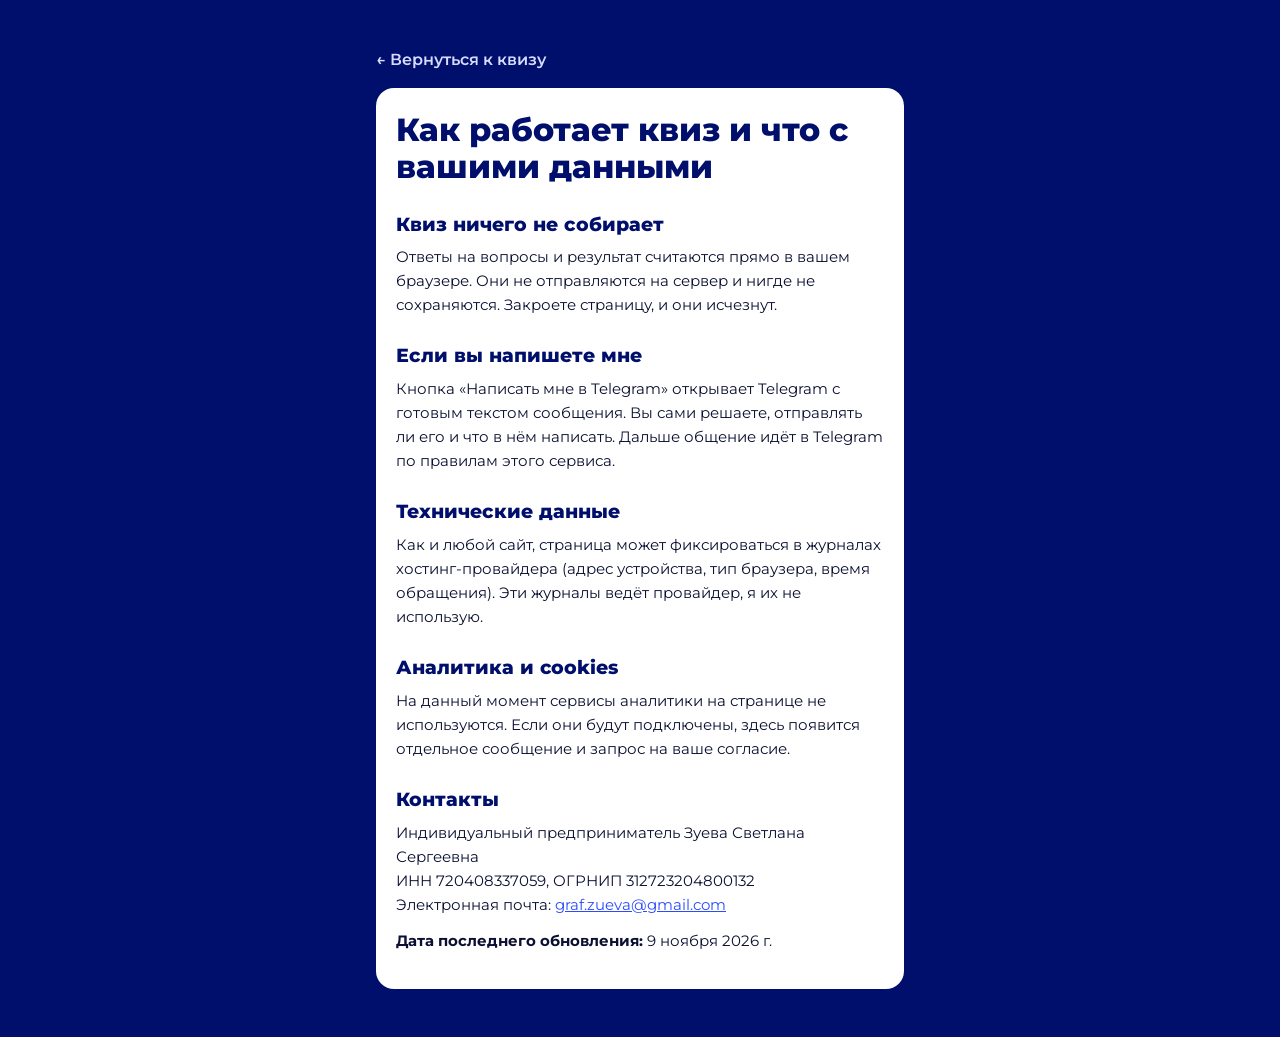
==== privacy.html @ 46b60e63 "Add files via upload" ====
<!DOCTYPE html>
<html lang="ru">
<head>
  <meta charset="UTF-8">
  <meta name="viewport" content="width=device-width, initial-scale=1">
  <title>Как работает квиз</title>
  <meta name="robots" content="noindex">
  <link rel="stylesheet" href="style.css">
  <style>
    .doc h1 { font-size: clamp(24px, 6vw, 32px); color: var(--navy); }
    .doc h2 { font-size: 19px; color: var(--navy); margin: 28px 0 10px; }
    .doc p, .doc li { font-size: 15px; line-height: 1.6; }
    .doc ul { margin: 0 0 12px; padding-left: 20px; }
    .doc li { margin-bottom: 6px; }
    .doc a { color: var(--blue); }
    .back-link { display: inline-block; margin-bottom: 16px; color: #d6dbff; text-decoration: none; font-weight: 600; }
  </style>
</head>
<body>
  <main class="app">
    <a class="back-link" href="index.html">← Вернуться к квизу</a>

    <article class="card doc">
      <h1>Как работает квиз и что с вашими данными</h1>

      <h2>Квиз ничего не собирает</h2>
      <p>Ответы на вопросы и результат считаются прямо в вашем браузере. Они не отправляются на сервер и нигде не сохраняются. Закроете страницу, и они исчезнут.</p>

      <h2>Если вы напишете мне</h2>
      <p>Кнопка «Написать мне в Telegram» открывает Telegram с готовым текстом сообщения. Вы сами решаете, отправлять ли его и что в нём написать. Дальше общение идёт в Telegram по правилам этого сервиса.</p>

      <h2>Технические данные</h2>
      <p>Как и любой сайт, страница может фиксироваться в журналах хостинг-провайдера (адрес устройства, тип браузера, время обращения). Эти журналы ведёт провайдер, я их не использую.</p>

      <h2>Аналитика и cookies</h2>
      <p>На данный момент сервисы аналитики на странице не используются. Если они будут подключены, здесь появится отдельное сообщение и запрос на ваше согласие.</p>

      <h2>Контакты</h2>
      <p>Индивидуальный предприниматель Зуева Светлана Сергеевна<br>
      ИНН 720408337059, ОГРНИП 312723204800132<br>
      Электронная почта: <a href="mailto:graf.zueva@gmail.com">graf.zueva@gmail.com</a></p>

      <p><strong>Дата последнего обновления:</strong> 9 ноября 2026 г.</p>
    </article>
  </main>
</body>
</html>
---- style.css ----
/* Шрифт лежит на самом сайте (корень сайта), без обращений к серверам Google */
@font-face {
  font-family: "Montserrat";
  src: url("Montserrat-Variable.woff2") format("woff2");
  font-weight: 400 800;
  font-style: normal;
  font-display: swap;
}

:root {
  --navy: #000f6b;
  --navy-2: #0a1a85;
  --pink: #ff26be;
  --blue: #2b4bff;
  --violet: #a63be6;
  --green: #22bb4d;
  --green-text: #148a37;
  --white: #ffffff;
  --ink: #0b1030;
  --muted: #8f98d6;
  --grad: linear-gradient(135deg, #4a4cff, #a63be6);
  --radius: 18px;
}

* { box-sizing: border-box; }

html { -webkit-text-size-adjust: 100%; }

body {
  margin: 0;
  min-height: 100vh;
  background: var(--navy);
  color: var(--white);
  font-family: "Montserrat", "Segoe UI", Arial, sans-serif;
  font-size: 16px;
  line-height: 1.5;
}

.app {
  max-width: 560px;
  margin: 0 auto;
  padding: 20px 16px 32px;
  min-height: 100vh;
  display: flex;
  flex-direction: column;
}

h1, h2, h3 { margin: 0 0 12px; font-weight: 800; line-height: 1.15; }
h1 { font-size: clamp(28px, 8vw, 40px); }
h2 { font-size: clamp(22px, 6vw, 30px); }
h3 { font-size: 22px; }
p { margin: 0 0 12px; }

.lead { color: #d6dbff; font-size: 17px; margin-bottom: 24px; }
.label { font-weight: 700; margin: 20px 0 8px; display: block; }
.muted { color: var(--muted); font-weight: 400; }
.note { text-align: center; color: var(--muted); font-size: 14px; margin-top: 12px; }
.kicker { text-transform: uppercase; letter-spacing: .08em; font-size: 12px; font-weight: 700; color: var(--pink); margin-bottom: 6px; }

/* Экраны */
.screen { display: none; flex: 1; animation: fade .3s ease; }
.screen.active { display: block; }
@keyframes fade { from { opacity: 0; transform: translateY(8px); } to { opacity: 1; transform: none; } }

/* Декор на старте */
.deco { width: 72px; margin-bottom: 20px; }

/* Прогресс */
.progress { display: flex; align-items: center; gap: 12px; margin-bottom: 24px; }
.progress[hidden] { display: none; }
.back {
  width: 44px; height: 44px; border-radius: 50%;
  border: 1.5px solid rgba(255,255,255,.35); background: transparent; color: var(--white);
  font-size: 20px; cursor: pointer; flex: none;
}
.bar { flex: 1; height: 6px; border-radius: 3px; background: rgba(255,255,255,.18); overflow: hidden; }
.bar span { display: block; height: 100%; width: 0; background: var(--pink); transition: width .3s ease; }
.count { font-size: 14px; color: #d6dbff; white-space: nowrap; }

/* Кнопки */
.btn {
  display: block; width: 100%; min-height: 52px; padding: 14px 20px;
  border: 0; border-radius: 14px; background: var(--grad); color: var(--white);
  font: inherit; font-weight: 700; text-align: center; text-decoration: none; cursor: pointer;
  transition: transform .15s ease, opacity .15s ease;
}
.btn:hover { transform: translateY(-1px); }
.btn:disabled { opacity: .4; cursor: not-allowed; transform: none; }

/* Варианты ответов */
.options { display: grid; gap: 10px; margin-bottom: 16px; }
.option {
  min-height: 52px; padding: 14px 16px; text-align: left;
  border: 1.5px solid rgba(255,255,255,.3); border-radius: 14px;
  background: rgba(255,255,255,.04); color: var(--white); font: inherit; cursor: pointer;
  transition: border-color .15s ease, background .15s ease;
}
.option:hover { border-color: var(--pink); }
.option.selected { border-color: var(--pink); background: rgba(255,38,190,.18); }

/* Автор */
.author { display: flex; align-items: center; gap: 14px; margin-top: 32px; }
.author p { margin: 0; font-size: 14px; color: #d6dbff; line-height: 1.4; }
.author strong { color: var(--white); }
.photo {
  width: 72px; height: 72px; border-radius: 50%; flex: none; overflow: hidden;
  background: var(--grad); display: flex; align-items: center; justify-content: center;
  font-weight: 800; font-size: 22px;
}
.photo img { width: 100%; height: 100%; object-fit: cover; display: block; }

/* Карточки (светлые) */
.card {
  background: var(--white); color: var(--ink);
  border-radius: var(--radius); padding: 24px 20px; margin-bottom: 16px;
}
.card.accent { background: var(--blue); color: var(--white); }
.card .lead { color: #444b7a; }
.card .hint { color: #444b7a; margin: 16px 0 0; font-size: 15px; }

/* Форма */
.field {
  width: 100%; min-height: 50px; padding: 12px 14px; font: inherit; font-size: 16px;
  border: 1.5px solid #c9cdea; border-radius: 12px; background: #fff; color: var(--ink);
}
.field:focus { outline: 2px solid var(--blue); border-color: var(--blue); }
.options + .field { margin-bottom: 16px; }
.error { color: #d6168f; font-size: 14px; margin: 6px 0 0; }
.error[hidden] { display: none; }
.check { display: flex; gap: 10px; align-items: flex-start; margin: 20px 0; font-size: 14px; cursor: pointer; }
.check input { width: 22px; height: 22px; margin: 0; flex: none; accent-color: var(--blue); }
.check a { color: var(--blue); }
.card .btn { margin-top: 8px; }

/* Результат */
.score { font-size: 64px; font-weight: 800; line-height: 1; color: var(--blue); margin-bottom: 8px; }
.score small { font-size: 22px; color: #6b72a8; font-weight: 500; }
.risk { background: #fdeaf8; border-radius: 12px; padding: 14px 16px; margin-top: 16px; }
.risk p:last-child { margin: 0; font-weight: 700; }
.pilot { background: rgba(255,255,255,.14); border-radius: 12px; padding: 12px 14px; margin: 16px 0; }
.card.accent .btn { background: var(--white); color: var(--blue); }

/* Карта зон */
.card h3 { color: var(--navy); }
.card.accent h3 { color: var(--white); }
.zones { list-style: none; margin: 16px 0 12px; padding: 0; display: grid; gap: 14px; }
.zone-head { display: flex; justify-content: space-between; gap: 12px; font-size: 14px; font-weight: 600; margin-bottom: 6px; }
.zone-state { font-weight: 700; white-space: nowrap; }
.zone-track { height: 10px; border-radius: 5px; background: #e6e8f7; overflow: hidden; }
.zone-fill { display: block; height: 100%; width: 0; border-radius: 5px; transition: width .9s cubic-bezier(.2,.8,.2,1); }
.weak .zone-fill, .dot.weak { background: var(--pink); }
.mid .zone-fill, .dot.mid { background: var(--violet); }
.strong .zone-fill, .dot.strong { background: var(--green); }
.weak .zone-state { color: #d6168f; }
.mid .zone-state { color: var(--violet); }
.strong .zone-state { color: var(--green-text); }
.legend { display: flex; gap: 16px; font-size: 13px; color: #444b7a; }
.legend span { display: flex; align-items: center; gap: 6px; }
.dot { width: 10px; height: 10px; border-radius: 50%; display: inline-block; }
.zone.is-risk .zone-head { color: #d6168f; }

/* Списки в карточках */
.list { margin: 12px 0 0; padding: 0; list-style: none; display: grid; gap: 10px; }
.list li { position: relative; padding-left: 22px; }
.list li::before {
  content: ""; position: absolute; left: 0; top: .5em; width: 10px; height: 10px;
  border-radius: 50%; background: var(--pink);
}
.list.light li::before { background: var(--white); }
.label-sm { font-weight: 700; margin: 16px 0 0; }
.author.on-accent { margin: 0 0 16px; }
.author.on-accent p { color: #dfe4ff; }

/* Подвал */
.footer {
  margin-top: 24px; display: flex; justify-content: space-between; align-items: center;
  font-size: 13px; color: var(--muted);
}
.footer a { color: var(--muted); }

@media (min-width: 700px) {
  .app { padding-top: 48px; }
}

@media (prefers-reduced-motion: reduce) {
  .screen { animation: none; }
  .bar span, .btn { transition: none; }
}
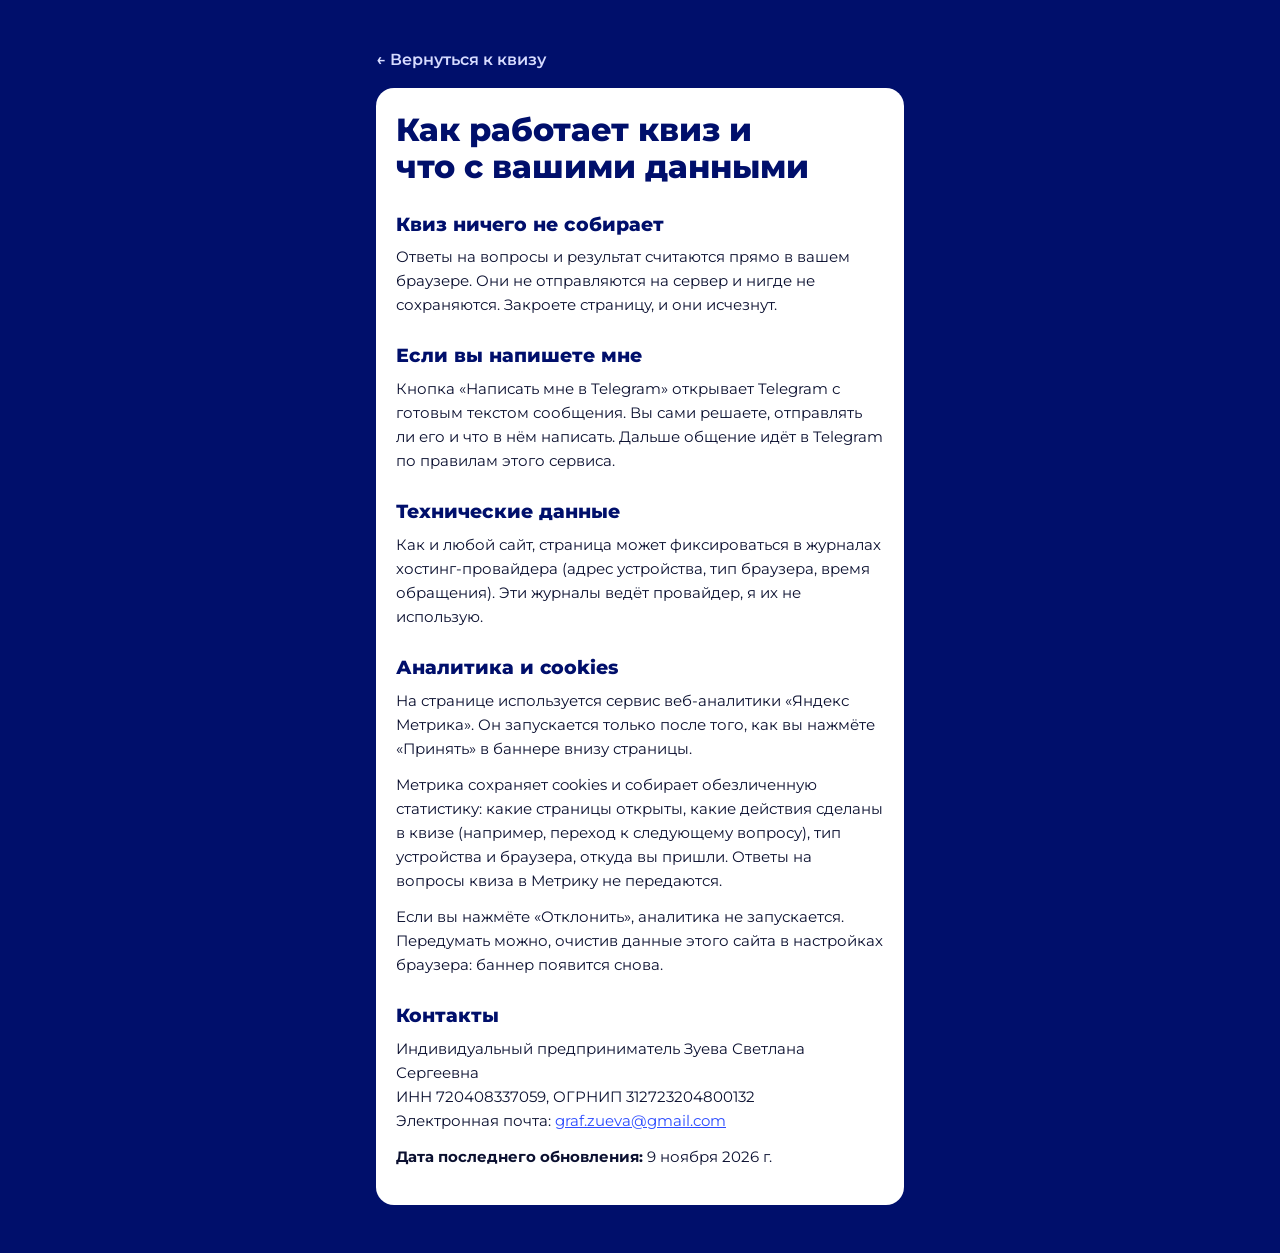
==== commit de1617a2: "Add files via upload" ====
--- a/privacy.html
+++ b/privacy.html
@@ -33,7 +33,9 @@
       <p>Как и любой сайт, страница может фиксироваться в журналах хостинг-провайдера (адрес устройства, тип браузера, время обращения). Эти журналы ведёт провайдер, я их не использую.</p>
 
       <h2>Аналитика и cookies</h2>
-      <p>На данный момент сервисы аналитики на странице не используются. Если они будут подключены, здесь появится отдельное сообщение и запрос на ваше согласие.</p>
+      <p>На странице используется сервис веб-аналитики «Яндекс Метрика». Он запускается только после того, как вы нажмёте «Принять» в баннере внизу страницы.</p>
+      <p>Метрика сохраняет cookies и собирает обезличенную статистику: какие страницы открыты, какие действия сделаны в квизе (например, переход к следующему вопросу), тип устройства и браузера, откуда вы пришли. Ответы на вопросы квиза в Метрику не передаются.</p>
+      <p>Если вы нажмёте «Отклонить», аналитика не запускается. Передумать можно, очистив данные этого сайта в настройках браузера: баннер появится снова.</p>
 
       <h2>Контакты</h2>
       <p>Индивидуальный предприниматель Зуева Светлана Сергеевна<br>
--- a/style.css
+++ b/style.css
@@ -46,7 +46,8 @@
 }
 
 h1, h2, h3 { margin: 0 0 12px; font-weight: 800; line-height: 1.15; }
-h1 { font-size: clamp(28px, 8vw, 40px); }
+h1 { font-size: clamp(28px, 8vw, 40px); text-wrap: balance; }
+h2, h3 { text-wrap: balance; }
 h2 { font-size: clamp(22px, 6vw, 30px); }
 h3 { font-size: 22px; }
 p { margin: 0 0 12px; }
@@ -167,9 +168,35 @@
   border-radius: 50%; background: var(--pink);
 }
 .list.light li::before { background: var(--white); }
+.steps { list-style: none; counter-reset: step; margin: 16px 0; padding: 0; display: grid; gap: 16px; }
+.steps li { position: relative; padding-left: 40px; counter-increment: step; }
+.steps li::before {
+  content: counter(step); position: absolute; left: 0; top: 0; width: 28px; height: 28px;
+  border-radius: 50%; background: var(--blue); color: var(--white); font-weight: 700; font-size: 14px;
+  display: flex; align-items: center; justify-content: center;
+}
+.steps strong { display: block; margin-bottom: 2px; color: var(--navy); }
 .label-sm { font-weight: 700; margin: 16px 0 0; }
+.cta-note { text-align: center; font-size: 14px; color: #dfe4ff; margin: 12px 0 0; }
 .author.on-accent { margin: 0 0 16px; }
 .author.on-accent p { color: #dfe4ff; }
+
+/* Баннер cookies */
+.cookie {
+  position: fixed; left: 12px; right: 12px; bottom: 12px; z-index: 10;
+  max-width: 536px; margin: 0 auto; padding: 14px 16px;
+  background: var(--white); color: var(--ink); border-radius: 14px;
+  box-shadow: 0 8px 30px rgba(0, 0, 0, .35); font-size: 14px;
+}
+.cookie[hidden] { display: none; }
+.cookie p { margin: 0 0 10px; line-height: 1.45; }
+.cookie a { color: var(--blue); }
+.cookie-btns { display: flex; gap: 10px; }
+.cookie-btn {
+  flex: 1; min-height: 44px; border: 0; border-radius: 10px; background: var(--grad);
+  color: var(--white); font: inherit; font-weight: 700; cursor: pointer;
+}
+.cookie-btn.ghost { background: #eef0fb; color: var(--ink); }
 
 /* Подвал */
 .footer {
@@ -186,4 +213,4 @@
   .screen { animation: none; }
   .bar span, .btn { transition: none; }
 }
-
+
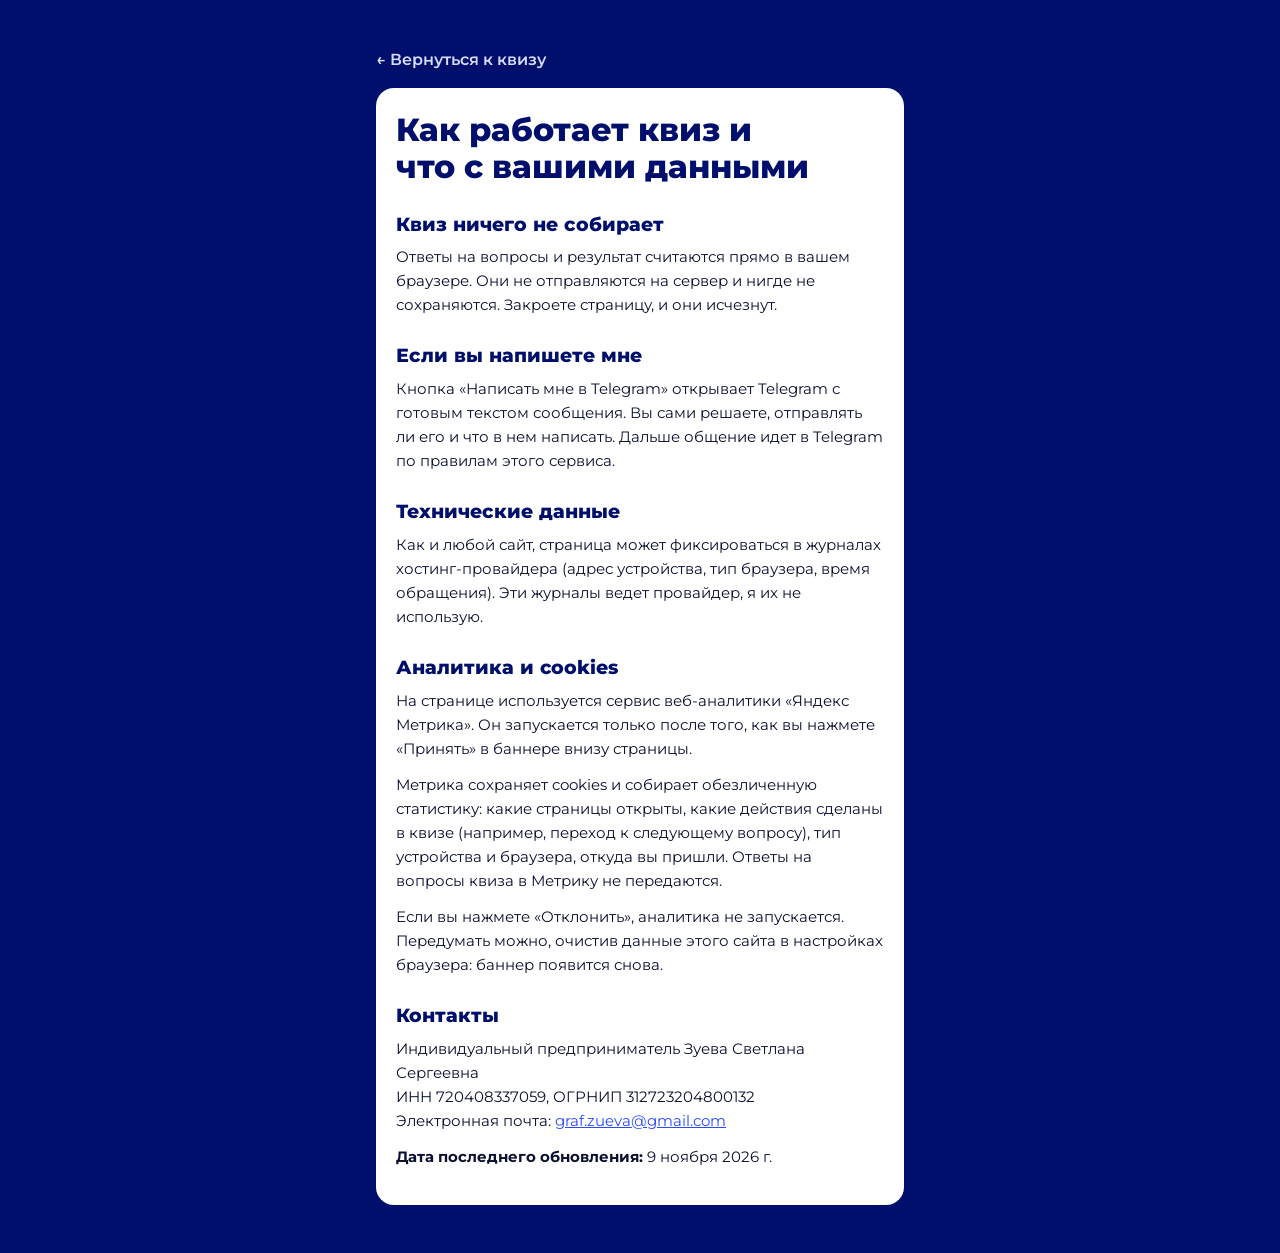
==== commit f2409d81: "Квиз: правки зоны риска, баллов, «е» вместо «ё», 30+ лет - «Источники клиентов» больше не попадают в" ====
--- a/privacy.html
+++ b/privacy.html
@@ -27,15 +27,15 @@
       <p>Ответы на вопросы и результат считаются прямо в вашем браузере. Они не отправляются на сервер и нигде не сохраняются. Закроете страницу, и они исчезнут.</p>
 
       <h2>Если вы напишете мне</h2>
-      <p>Кнопка «Написать мне в Telegram» открывает Telegram с готовым текстом сообщения. Вы сами решаете, отправлять ли его и что в нём написать. Дальше общение идёт в Telegram по правилам этого сервиса.</p>
+      <p>Кнопка «Написать мне в Telegram» открывает Telegram с готовым текстом сообщения. Вы сами решаете, отправлять ли его и что в нем написать. Дальше общение идет в Telegram по правилам этого сервиса.</p>
 
       <h2>Технические данные</h2>
-      <p>Как и любой сайт, страница может фиксироваться в журналах хостинг-провайдера (адрес устройства, тип браузера, время обращения). Эти журналы ведёт провайдер, я их не использую.</p>
+      <p>Как и любой сайт, страница может фиксироваться в журналах хостинг-провайдера (адрес устройства, тип браузера, время обращения). Эти журналы ведет провайдер, я их не использую.</p>
 
       <h2>Аналитика и cookies</h2>
-      <p>На странице используется сервис веб-аналитики «Яндекс Метрика». Он запускается только после того, как вы нажмёте «Принять» в баннере внизу страницы.</p>
+      <p>На странице используется сервис веб-аналитики «Яндекс Метрика». Он запускается только после того, как вы нажмете «Принять» в баннере внизу страницы.</p>
       <p>Метрика сохраняет cookies и собирает обезличенную статистику: какие страницы открыты, какие действия сделаны в квизе (например, переход к следующему вопросу), тип устройства и браузера, откуда вы пришли. Ответы на вопросы квиза в Метрику не передаются.</p>
-      <p>Если вы нажмёте «Отклонить», аналитика не запускается. Передумать можно, очистив данные этого сайта в настройках браузера: баннер появится снова.</p>
+      <p>Если вы нажмете «Отклонить», аналитика не запускается. Передумать можно, очистив данные этого сайта в настройках браузера: баннер появится снова.</p>
 
       <h2>Контакты</h2>
       <p>Индивидуальный предприниматель Зуева Светлана Сергеевна<br>
--- a/style.css
+++ b/style.css
@@ -1,4 +1,4 @@
-/* Шрифт лежит на самом сайте (корень сайта), без обращений к серверам Google */
+﻿/* Шрифт лежит на самом сайте (корень сайта), без обращений к серверам Google */
 @font-face {
   font-family: "Montserrat";
   src: url("Montserrat-Variable.woff2") format("woff2");
@@ -53,6 +53,8 @@
 p { margin: 0 0 12px; }
 
 .lead { color: #d6dbff; font-size: 17px; margin-bottom: 24px; }
+.lead-tight { margin-bottom: 10px; }
+.lead-note { color: var(--pink); font-weight: 700; font-size: 16px; margin: 0 0 24px; }
 .label { font-weight: 700; margin: 20px 0 8px; display: block; }
 .muted { color: var(--muted); font-weight: 400; }
 .note { text-align: center; color: var(--muted); font-size: 14px; margin-top: 12px; }
@@ -178,6 +180,8 @@
 .steps strong { display: block; margin-bottom: 2px; color: var(--navy); }
 .label-sm { font-weight: 700; margin: 16px 0 0; }
 .cta-note { text-align: center; font-size: 14px; color: #dfe4ff; margin: 12px 0 0; }
+.cta-note a, .cta-note strong { color: var(--white); }
+.link-btn { background: none; border: 0; padding: 0; color: var(--white); font: inherit; text-decoration: underline; cursor: pointer; }
 .author.on-accent { margin: 0 0 16px; }
 .author.on-accent p { color: #dfe4ff; }
 
@@ -189,6 +193,7 @@
   box-shadow: 0 8px 30px rgba(0, 0, 0, .35); font-size: 14px;
 }
 .cookie[hidden] { display: none; }
+.has-cookie .app { padding-bottom: 160px; }
 .cookie p { margin: 0 0 10px; line-height: 1.45; }
 .cookie a { color: var(--blue); }
 .cookie-btns { display: flex; gap: 10px; }
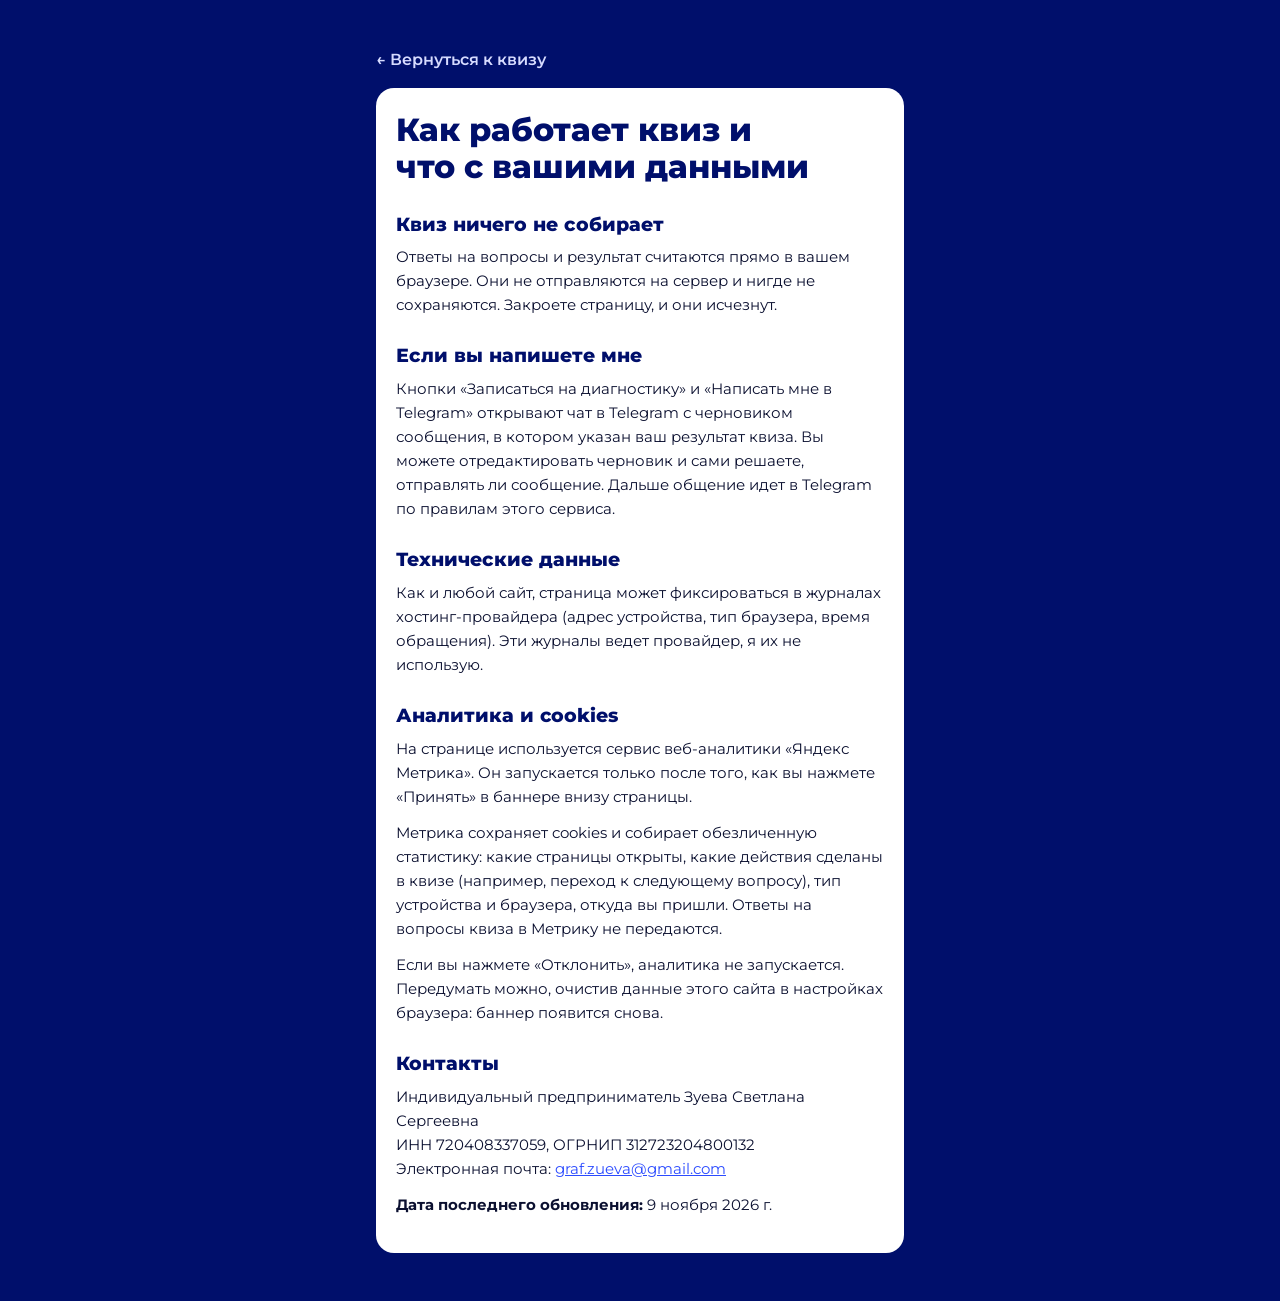
==== commit 70ee664b: "Квиз: фиксированная цена и описание кнопок Telegram" ====
--- a/privacy.html
+++ b/privacy.html
@@ -27,7 +27,7 @@
       <p>Ответы на вопросы и результат считаются прямо в вашем браузере. Они не отправляются на сервер и нигде не сохраняются. Закроете страницу, и они исчезнут.</p>
 
       <h2>Если вы напишете мне</h2>
-      <p>Кнопка «Написать мне в Telegram» открывает Telegram с готовым текстом сообщения. Вы сами решаете, отправлять ли его и что в нем написать. Дальше общение идет в Telegram по правилам этого сервиса.</p>
+      <p>Кнопки «Записаться на диагностику» и «Написать мне в Telegram» открывают чат в Telegram с черновиком сообщения, в котором указан ваш результат квиза. Вы можете отредактировать черновик и сами решаете, отправлять ли сообщение. Дальше общение идет в Telegram по правилам этого сервиса.</p>
 
       <h2>Технические данные</h2>
       <p>Как и любой сайт, страница может фиксироваться в журналах хостинг-провайдера (адрес устройства, тип браузера, время обращения). Эти журналы ведет провайдер, я их не использую.</p>
--- a/style.css
+++ b/style.css
@@ -141,6 +141,9 @@
 .risk { background: #fdeaf8; border-radius: 12px; padding: 14px 16px; margin-top: 16px; }
 .risk p:last-child { margin: 0; font-weight: 700; }
 .pilot { background: rgba(255,255,255,.14); border-radius: 12px; padding: 12px 14px; margin: 16px 0; }
+.card .lead-in { margin: 12px 0 0; }
+.card[hidden], .risk[hidden] { display: none; }
+.pilot-credit { display: block; margin-top: 8px; font-size: 14px; color: #dfe4ff; }
 .card.accent .btn { background: var(--white); color: var(--blue); }
 
 /* Карта зон */
